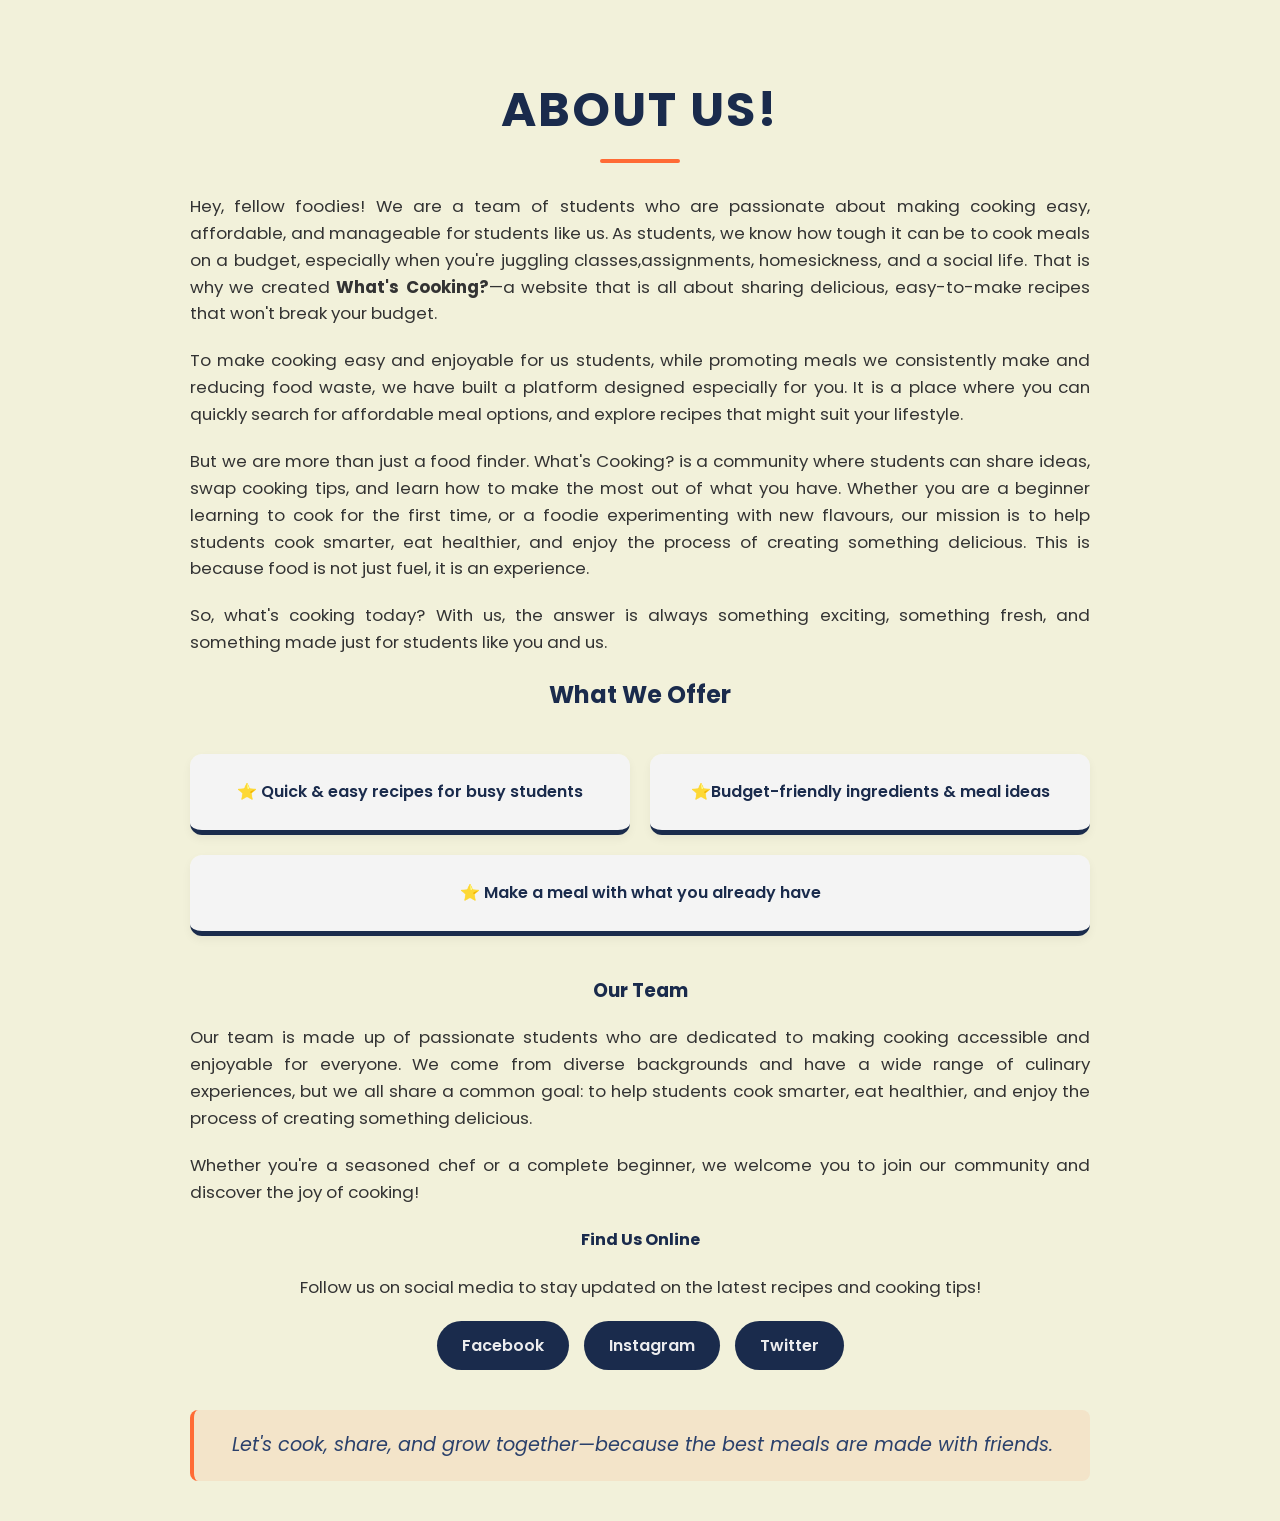
==== aboutuspage.html @ 85b62ede "Add files via upload" ====
<!DOCTYPE html>
<html lang="en">
<head>
    <meta charset="UTF-8">
    <meta name="viewport" content="width=device-width, initial-scale=1.0">
    <title>What's Cooking - About Us</title>
    <link href="https://fonts.googleapis.com/css2?family=Poppins:wght@300;400;600;700&display=swap" rel="stylesheet">
    
    <style>
        /* --- Color Palette & Global Variables --- */
        :root {
            --navy: #1A2B4C;
            --navy-light: #2A406B;
            --orange: #FF6B35;
            --orange-hover: #E85A28;
            --bg-color: #f2f1da;
            --text-main: #333333;
            --white: #f5f5f5f5;
        }

        /* --- Global Styles --- */
        body {
            font-family: 'Poppins', sans-serif;
            background-color: var(--bg-color);
            color: var(--text-main);
            line-height: 1.6;
            margin: 0;
            padding: 0;
        }

        .container {
            max-width: 900px;
            margin: 0 auto;
            padding: 40px 20px;
        }

        /* --- Typography --- */
        h1, h2, h3, h4 {
            color: var(--navy);
            text-align: center;
        }

        h1 {
            font-size: 3em;
            margin-bottom: 10px;
            text-transform: uppercase;
            letter-spacing: 2px;
        }

        /* Custom underline for main heading */
        h1::after {
            content: '';
            display: block;
            width: 80px;
            height: 4px;
            background: var(--orange);
            margin: 10px auto 30px;
            border-radius: 2px;
        }

        p {
            font-size: 1.05em;
            margin-bottom: 20px;
            text-align: justify;
        }

        <!-- headeer image -- >
        .header-img {
            display: block;
            margin: 0 auto 30px;
            border-radius: 50%;
            border: 5px solid var(--orange);
            box-shadow: 0 8px 20px rgba(26, 43, 76, 0.2);
            transition: transform 0.4s ease, box-shadow 0.4s ease;
        }

        /* Interactive pulse effect on logo hover */
        .header-img:hover {
            transform: scale(1.05) rotate(3deg);
            box-shadow: 0 12px 25px rgba(255, 107, 53, 0.4);
        }

        /* --- Interactive Cards (What We Offer) --- */
        .offer-container {
            display: flex;
            justify-content: space-between;
            gap: 20px;
            margin: 40px 0;
            flex-wrap: wrap;
        }

        .offer-card {
            background: var(--white);
            flex: 1;
            min-width: 250px;
            padding: 25px 20px;
            border-radius: 12px;
            text-align: center;
            font-weight: 600;
            color: var(--navy);
            border-bottom: 5px solid var(--navy);
            box-shadow: 0 4px 10px rgba(0,0,0,0.05);
            transition: all 0.3s ease;
            cursor: default;
        }

        /* Hover effect lifts the card and changes border color */
        .offer-card:hover {
            transform: translateY(-10px);
            border-bottom: 5px solid var(--orange);
            box-shadow: 0 10px 20px rgba(255, 107, 53, 0.15);
            color: var(--orange);
        }

        /* --- Social Media Links --- */
        .social-links {
            list-style: none;
            padding: 0;
            display: flex;
            justify-content: center;
            gap: 15px;
            margin-bottom: 40px;
        }

        .social-links li a {
            display: inline-block;
            background-color: var(--navy);
            color: var(--white);
            text-decoration: none;
            padding: 12px 25px;
            border-radius: 30px;
            font-weight: 600;
            transition: background-color 0.3s ease, transform 0.3s ease;
        }

        .social-links li a:hover {
            background-color: var(--orange);
            transform: translateY(-3px);
            box-shadow: 0 5px 15px rgba(255, 107, 53, 0.3);
        }

        .footer-note {
            text-align: center;
            font-size: 1.2em;
            font-style: italic;
            color: var(--navy-light);
            background: rgba(255, 107, 53, 0.1);
            padding: 20px;
            border-radius: 8px;
            border-left: 4px solid var(--orange);
        }
    </style>
</head>
<body>

    <div class="container">
        <h1>About Us!</h1>
        
        <p>Hey, fellow foodies! We are a team of students who are passionate about making cooking easy, affordable, and manageable for students like us. As students, we know how tough it can be to cook meals on a budget, especially when you're juggling classes,assignments, homesickness, and a social life. That is why we created <strong>What's Cooking?</strong>—a website that is all about sharing delicious, easy-to-make recipes that won't break your budget.</p>
        
        <p>To make cooking easy and enjoyable for us students, while promoting meals we consistently make and reducing food waste, we have built a platform designed especially for you. It is a place where you can quickly search for affordable meal options, and explore recipes that might suit your lifestyle.</p>
        
        <p>But we are more than just a food finder. What's Cooking? is a community where students can share ideas, swap cooking tips, and learn how to make the most out of what you have. Whether you are a beginner learning to cook for the first time, or a foodie experimenting with new flavours, our mission is to help students cook smarter, eat healthier, and enjoy the process of creating something delicious. This is because food is not just fuel, it is an experience.</p>
        
        <p>So, what's cooking today? With us, the answer is always something exciting, something fresh, and something made just for students like you and us.</p>
        
        <h2>What We Offer</h2>
        <div class="offer-container">
            <div class="offer-card">⭐ Quick & easy recipes for busy students</div>
            <div class="offer-card"> ⭐Budget-friendly ingredients & meal ideas</div>
            <div class="offer-card">⭐ Make a meal with what you already have</div>
        </div>

        <h3>Our Team</h3>
        <p>Our team is made up of passionate students who are dedicated to making cooking accessible and enjoyable for everyone. We come from diverse backgrounds and have a wide range of culinary experiences, but we all share a common goal: to help students cook smarter, eat healthier, and enjoy the process of creating something delicious.</p>
        <p>Whether you're a seasoned chef or a complete beginner, we welcome you to join our community and discover the joy of cooking!</p>
             
        <h4>Find Us Online</h4>
        <p style="text-align: center;">Follow us on social media to stay updated on the latest recipes and cooking tips!</p>
        <ul class="social-links">
            <li><a href="https://www.facebook.com/WhatsCooking" target="_blank">Facebook</a></li>
            <li><a href="https://www.instagram.com/WhatsCooking" target="_blank">Instagram</a></li>
            <li><a href="https://www.twitter.com/WhatsCooking" target="_blank">Twitter</a></li>
        </ul>

        <div class="footer-note">
            Let's cook, share, and grow together—because the best meals are made with friends.
        </div>
    </div>

</body>
</html>
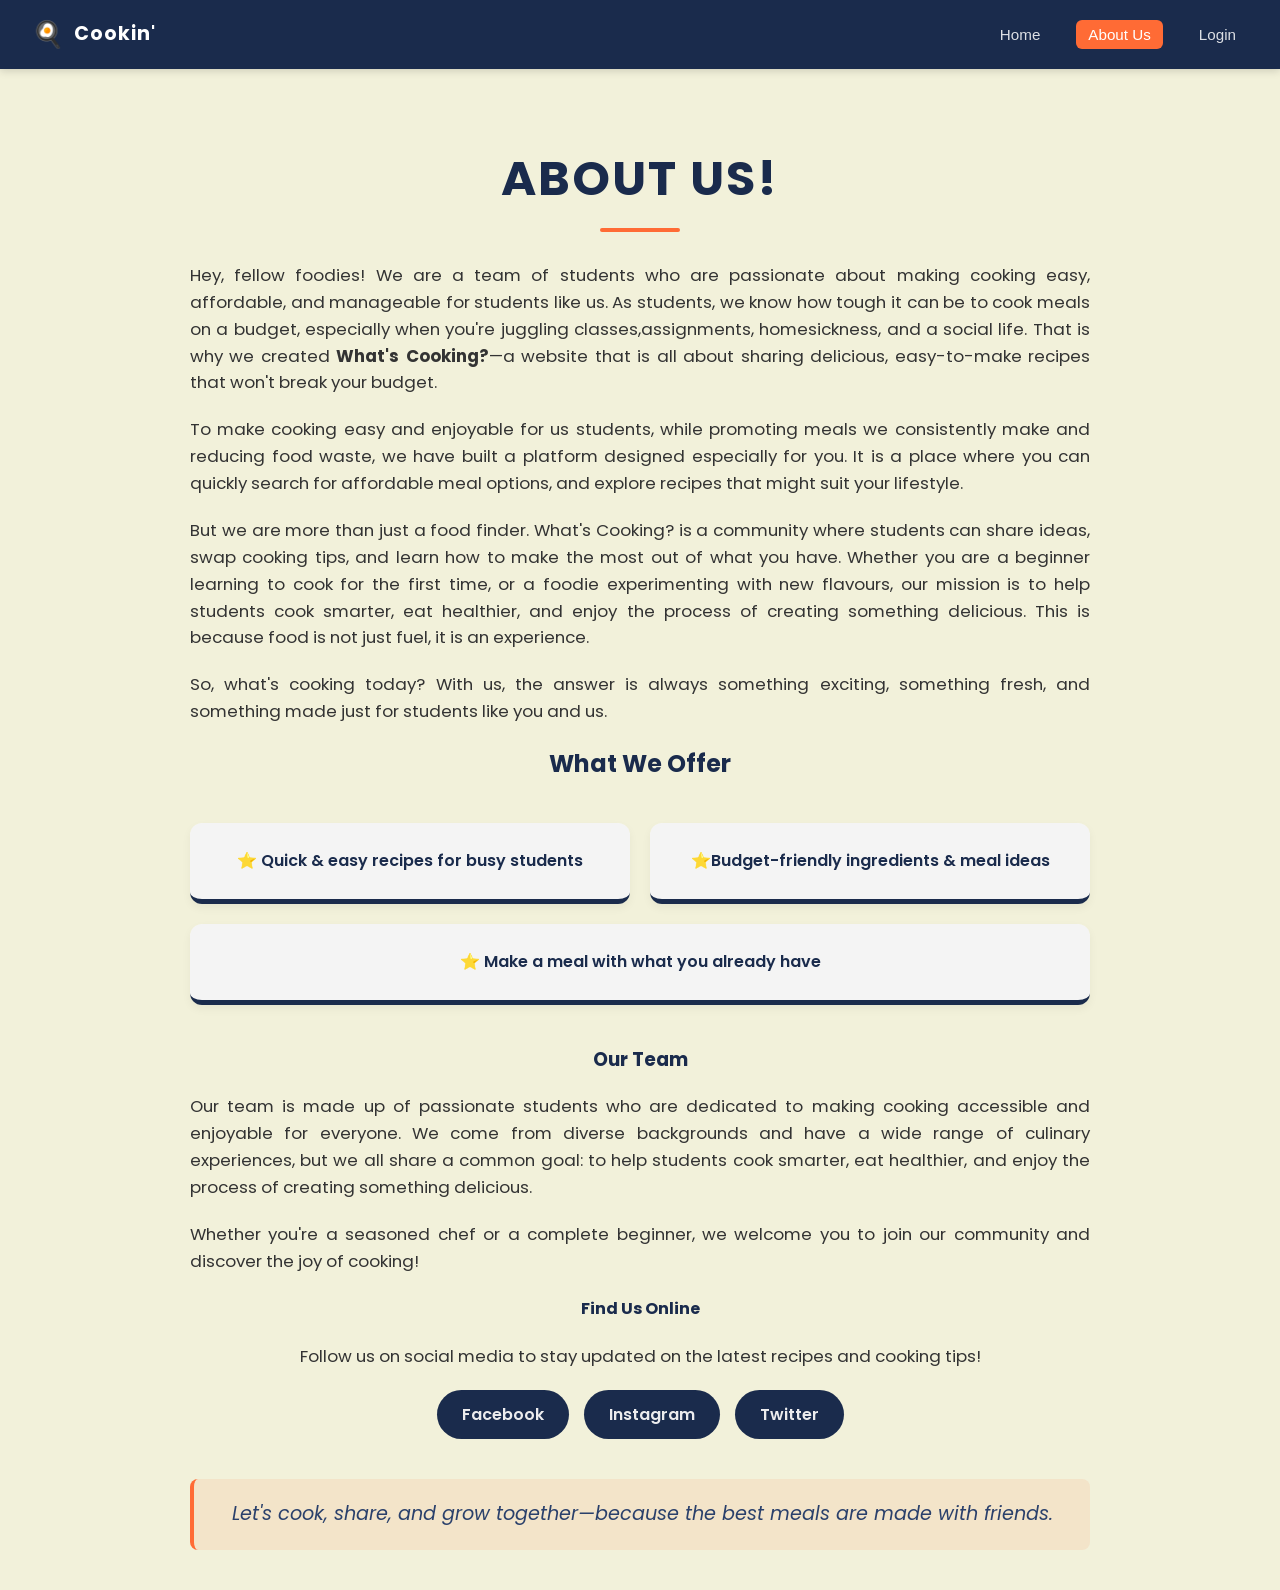
==== commit e7d5ec3c: "Update aboutuspage.html" ====
--- a/aboutuspage.html
+++ b/aboutuspage.html
@@ -64,7 +64,7 @@
             text-align: justify;
         }
 
-        <!-- headeer image -- >
+        /* --- Header image --- */
         .header-img {
             display: block;
             margin: 0 auto 30px;
@@ -149,9 +149,78 @@
             border-radius: 8px;
             border-left: 4px solid var(--orange);
         }
+
+         /* --- Navigation Bar --- */
+        .site-nav {
+            background-color: #1A2B4C;
+            display: flex;
+            align-items: center;
+            justify-content: space-between;
+            padding: 14px 32px;
+            box-shadow: 0 2px 8px rgba(0,0,0,0.15);
+            position: sticky;
+            top: 0;
+            z-index: 100;
+            width: 100%;
+            box-sizing: border-box;
+        }
+
+        .nav-logo {
+            display: flex;
+            align-items: center;
+            gap: 10px;
+            text-decoration: none;
+        }
+
+        .nav-logo .logo-icon { font-size: 1.6em; }
+
+        .nav-logo .logo-text {
+            font-size: 1.2em;
+            font-weight: 700;
+            color: #ffffff;
+            letter-spacing: 1px;
+        }
+
+        .nav-links {
+            display: flex !important;
+            gap: 24px;
+            list-style: none;
+            margin: 0;
+            padding: 0;
+        }
+
+        .nav-links a {
+            color: rgba(255,255,255,0.85);
+            text-decoration: none;
+            font-weight: 500;
+            font-size: 0.95em;
+            padding: 6px 12px;
+            border-radius: 6px;
+            transition: background 0.2s, color 0.2s;
+        }
+
+        .nav-links a:hover,
+        .nav-links a.active {
+            background-color: #FF6B35;
+            color: #ffffff;
+        }
+        
     </style>
 </head>
 <body>
+
+     <!-- Navigation Bar -->
+    <nav class="site-nav">
+        <a href="index.html" class="nav-logo">
+            <span class="logo-icon">🍳</span>
+            <span class="logo-text">Cookin'</span>
+        </a>
+        <ul class="nav-links">
+            <li><a href="index.html">Home</a></li>
+            <li><a href="aboutuspage.html" class="active">About Us</a></li>
+            <li><a href="login.html">Login</a></li>
+        </ul>
+    </nav>
 
     <div class="container">
         <h1>About Us!</h1>
